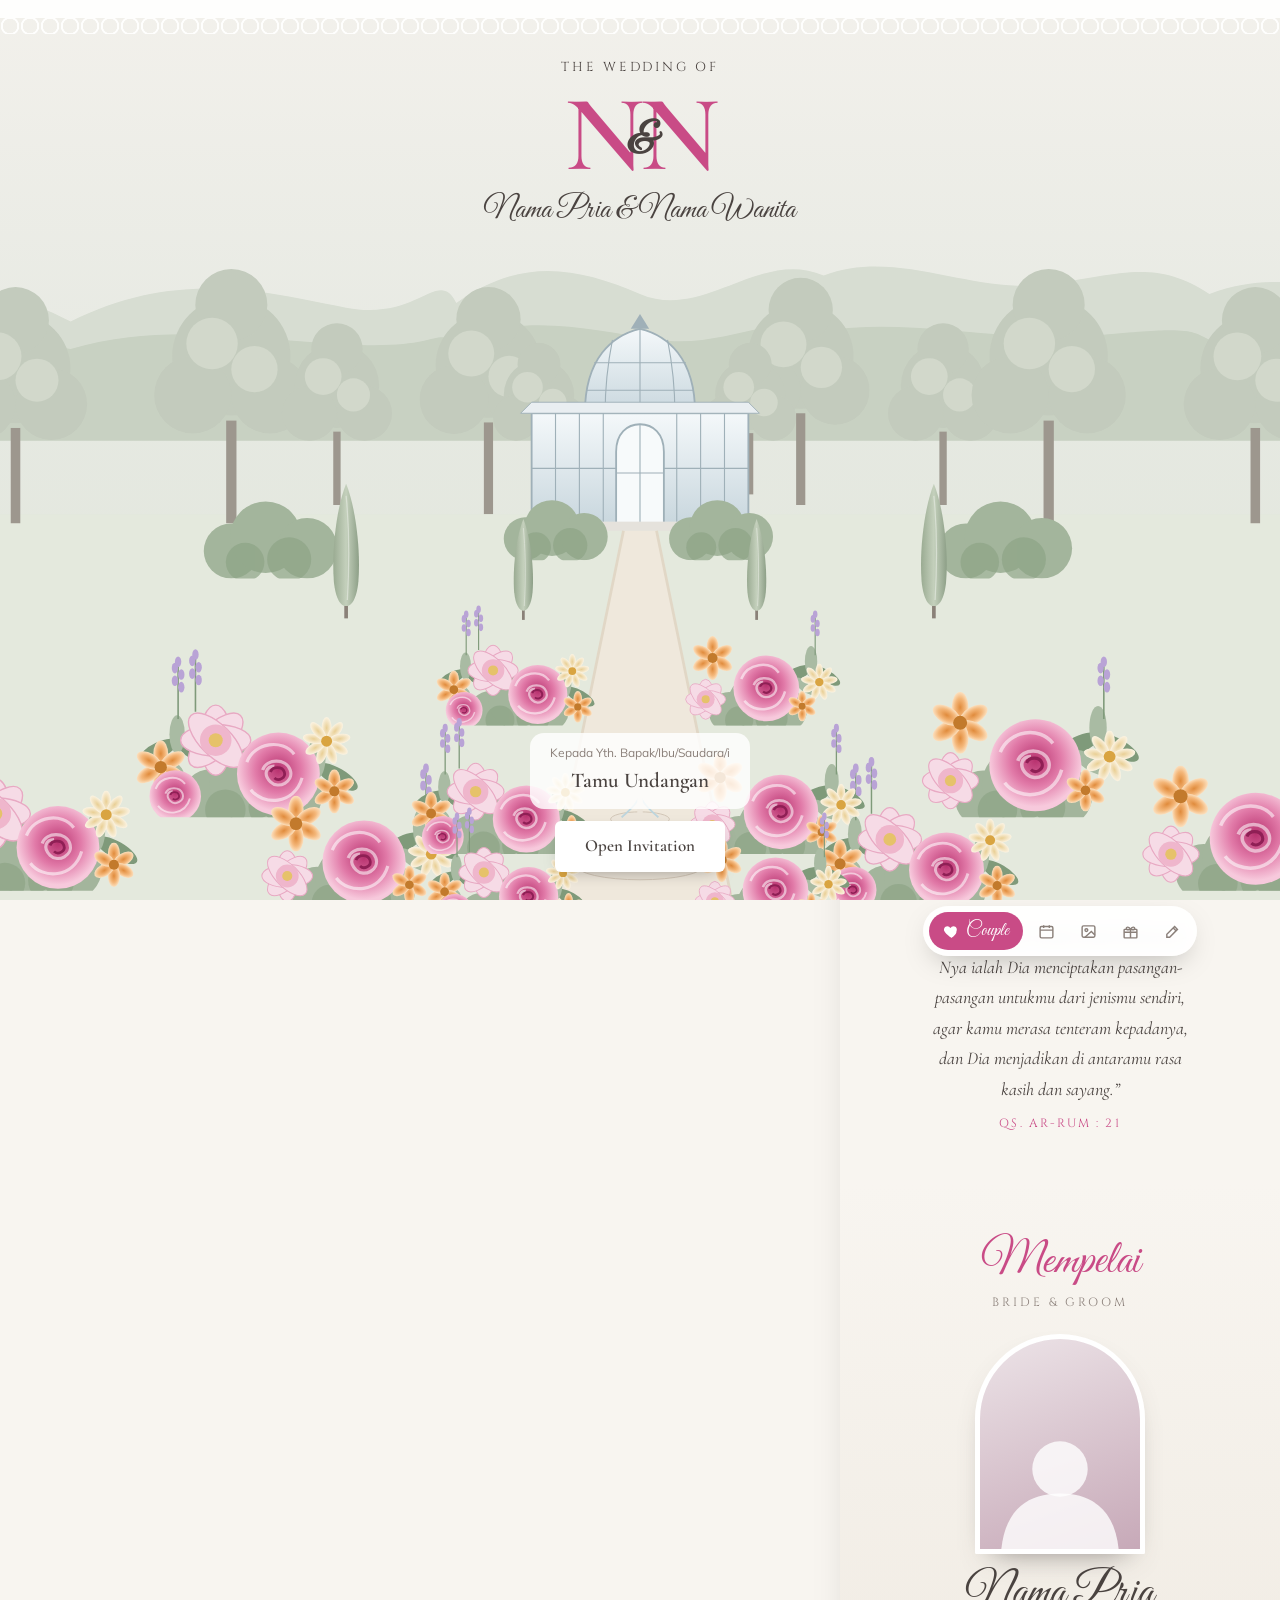
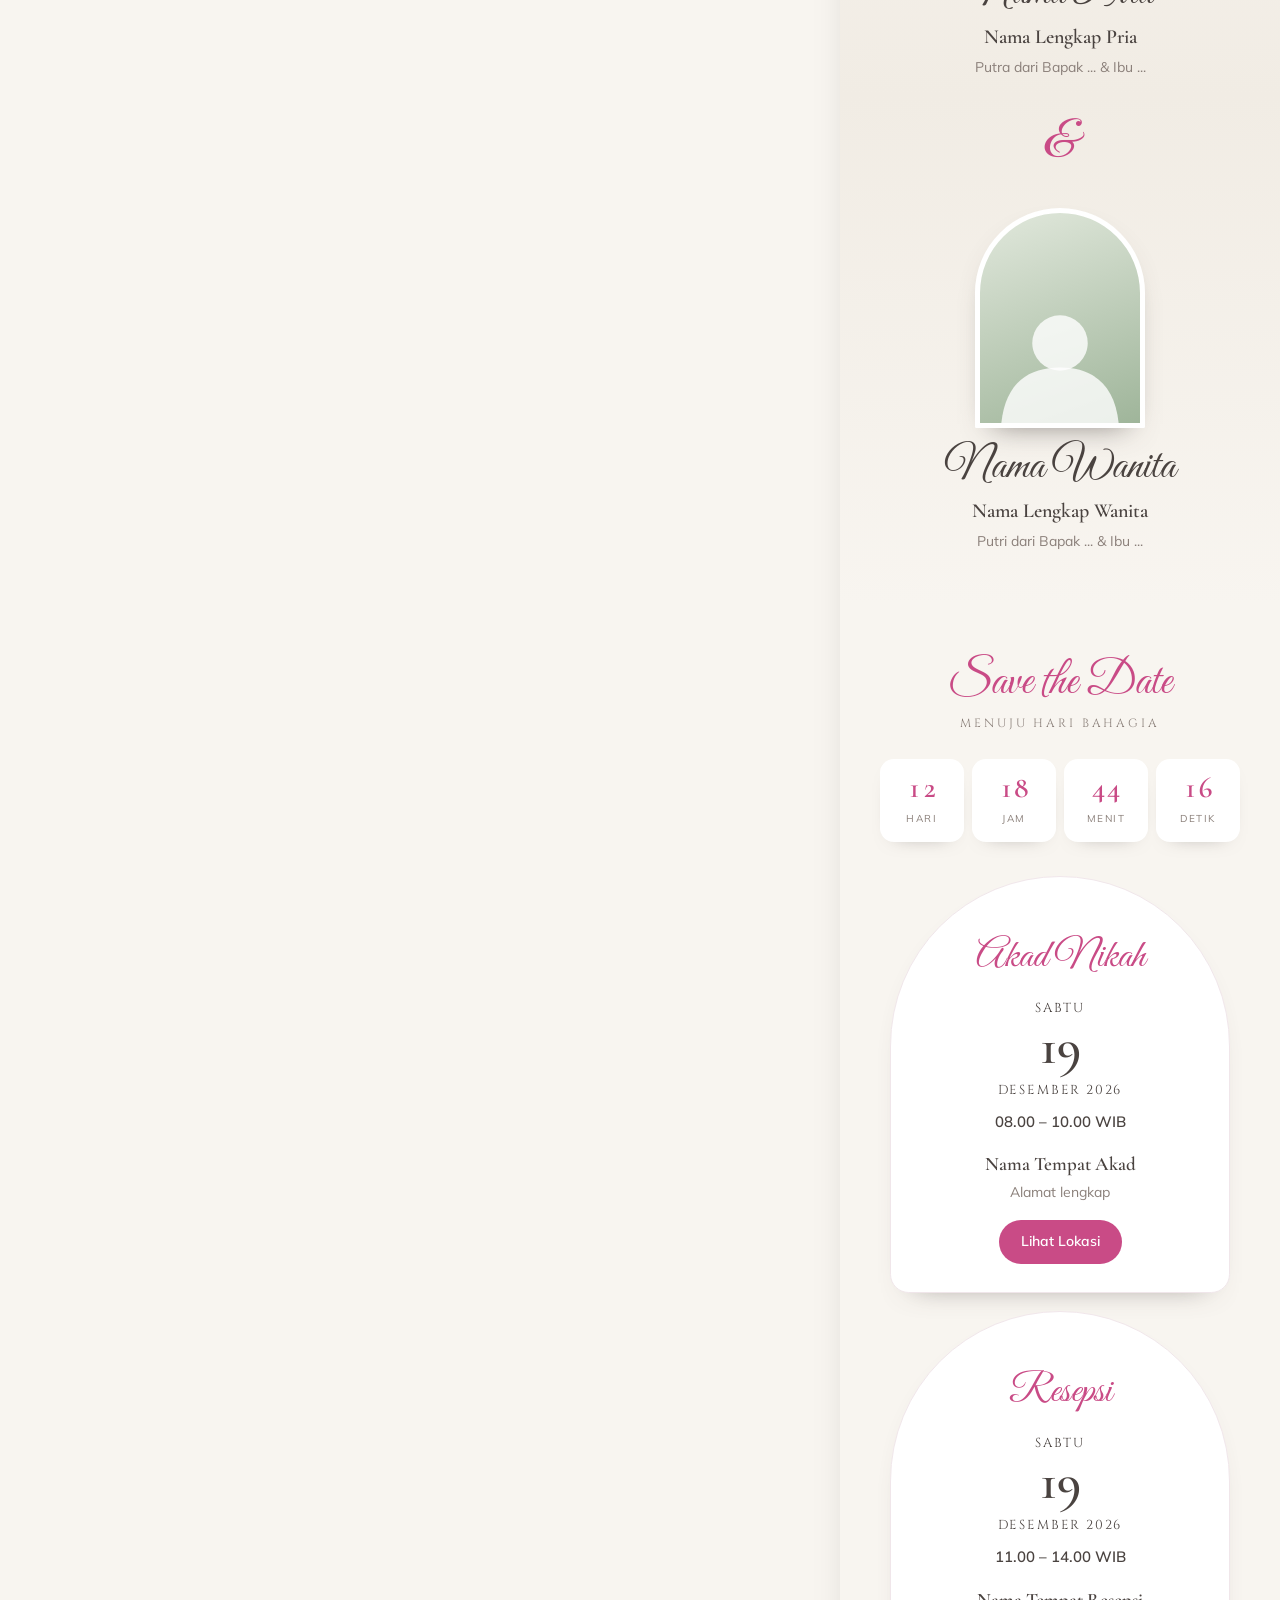
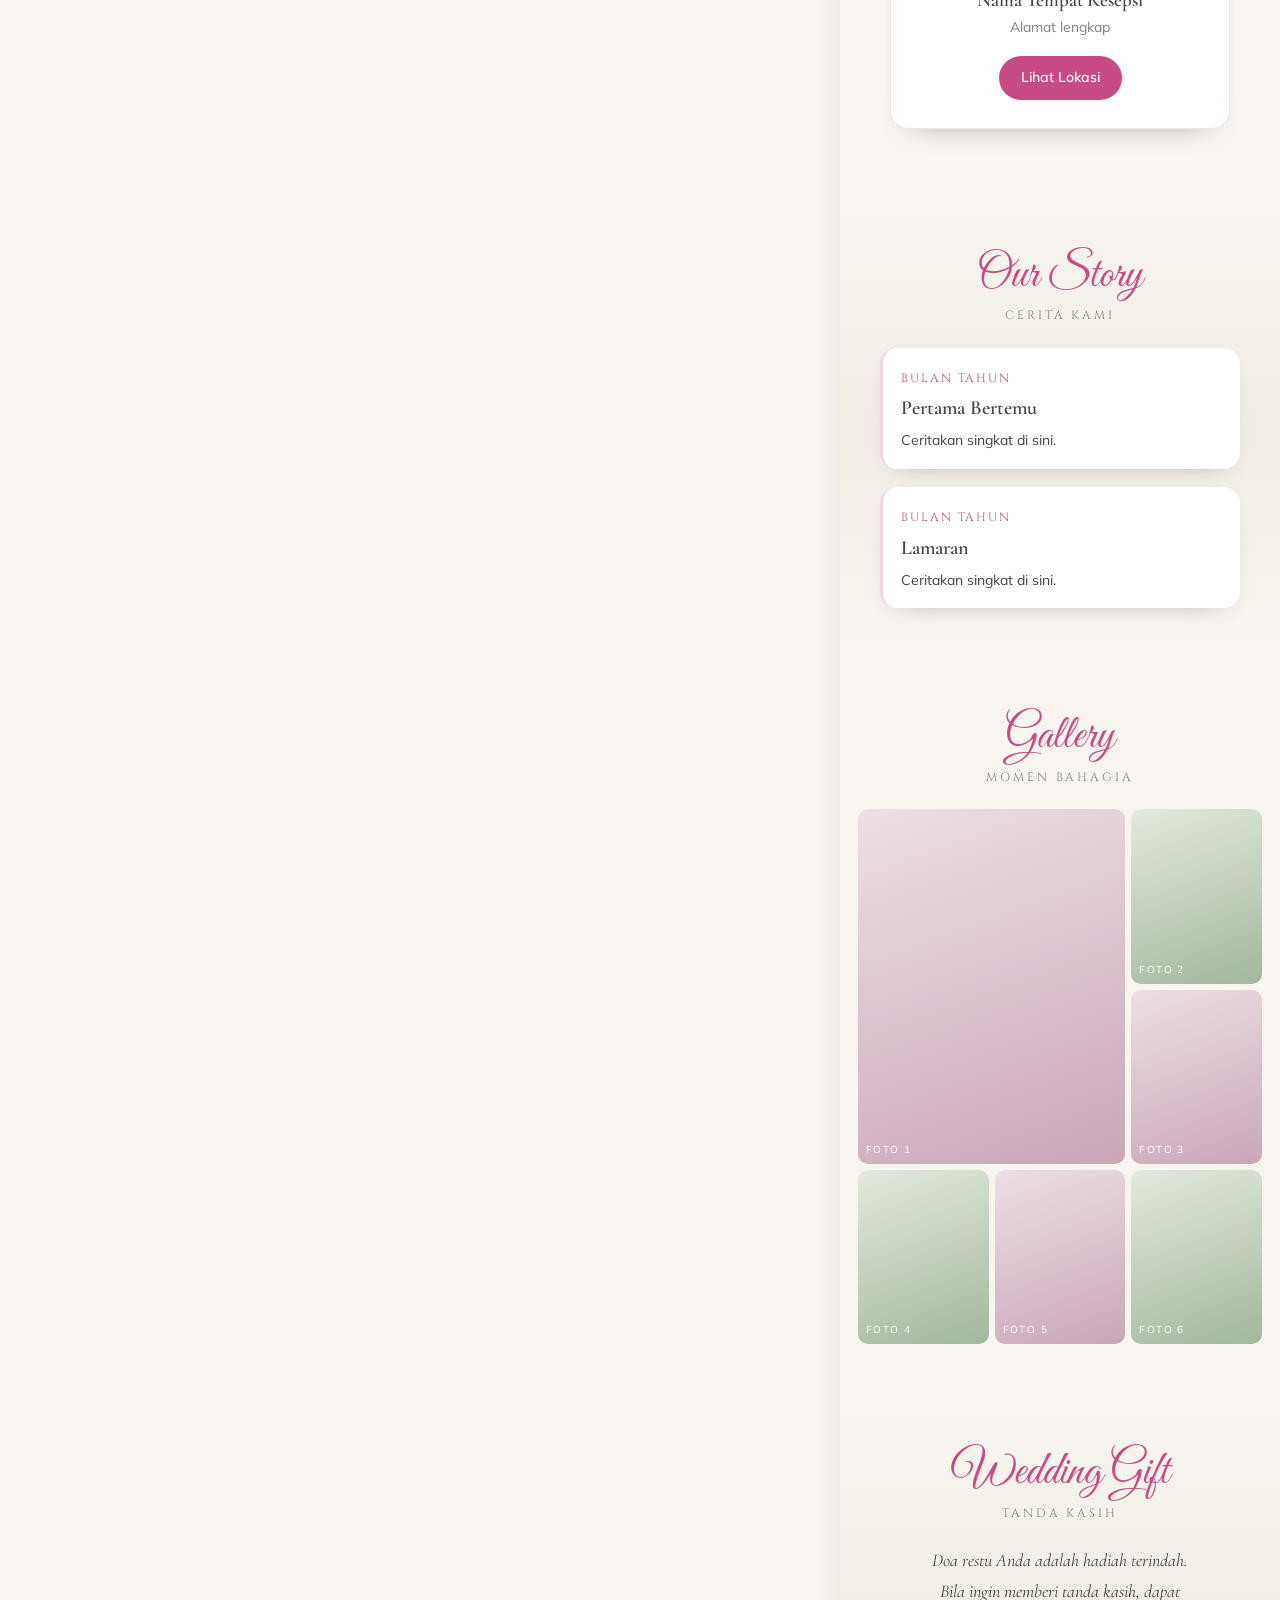
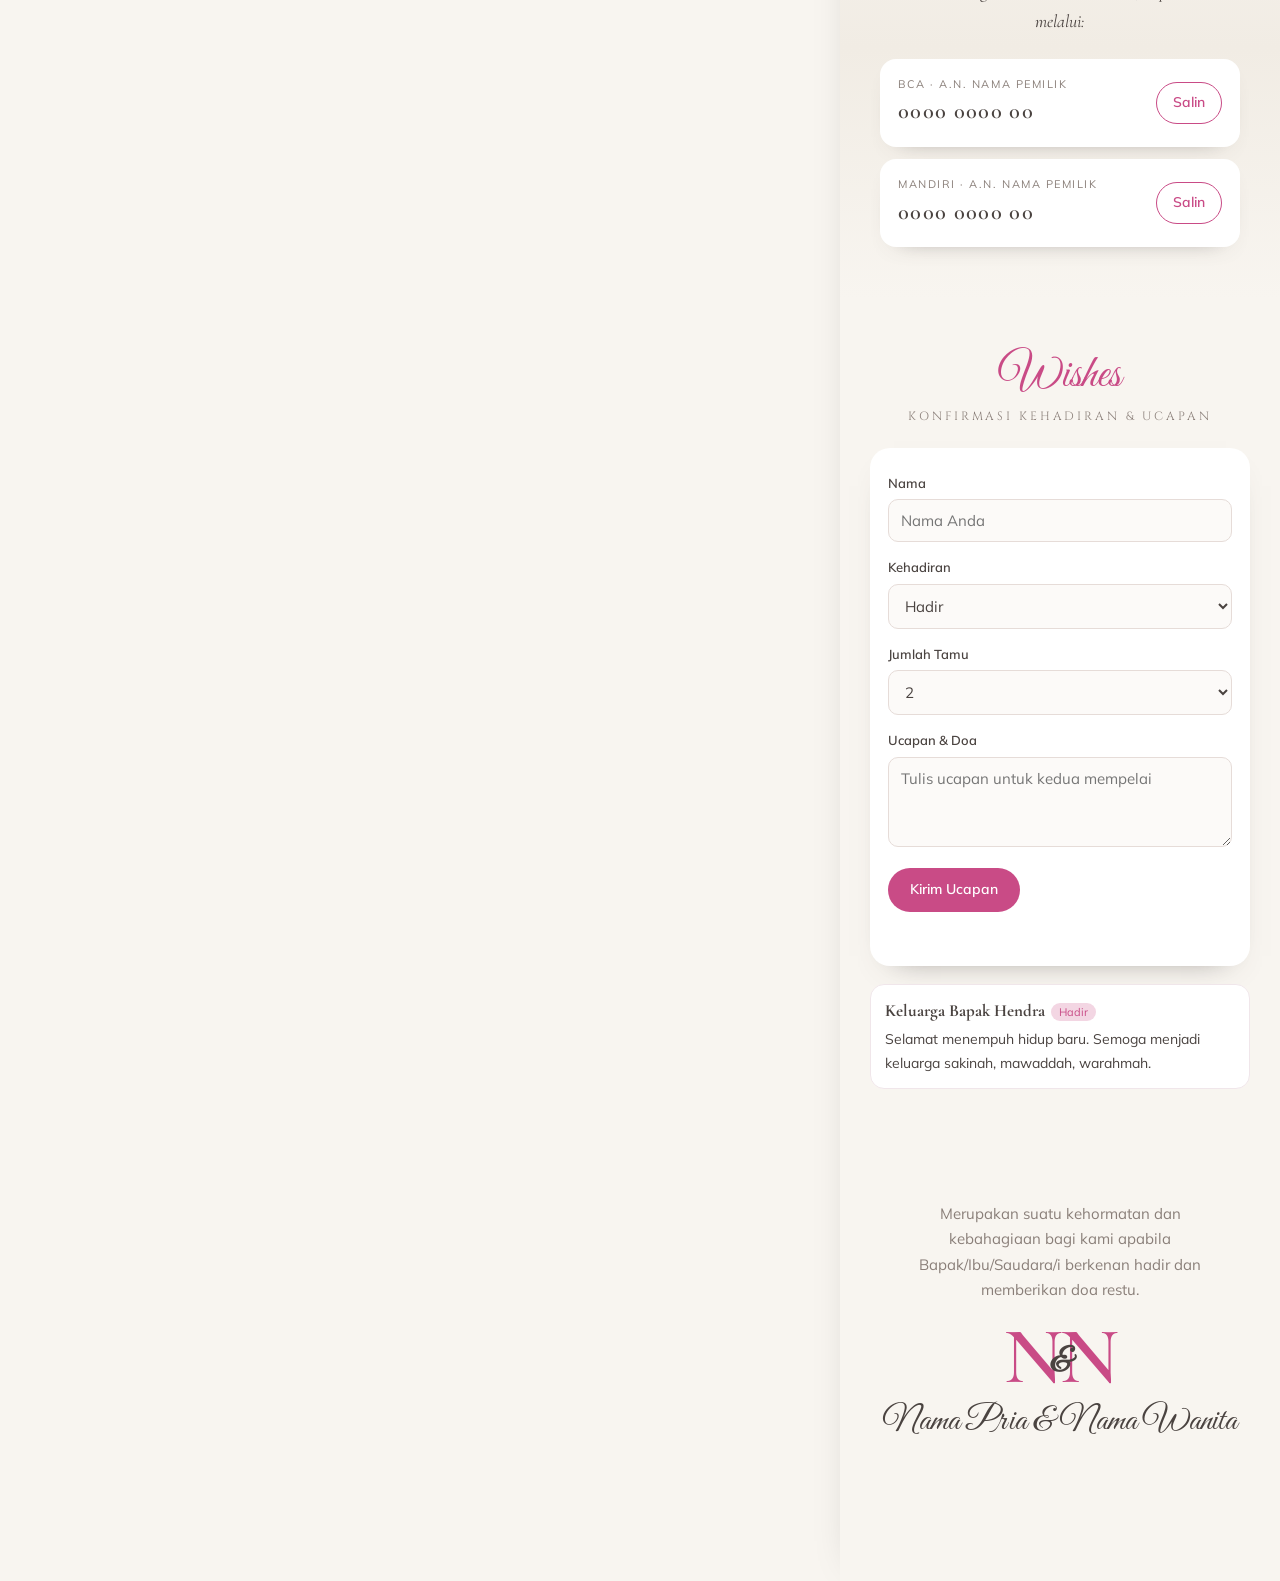
==== _template/index.html @ 421dd2a0 "Pisahkan tema Taman agar undangan baru cukup isi data.js Tampilan dan animasi pindah ke tema/taman/ " ====
<!doctype html>
<html lang="id">
<head>
<meta charset="utf-8">
<meta name="viewport" content="width=device-width, initial-scale=1, viewport-fit=cover">
<!-- Judul untuk tab browser & preview saat link dibagikan di WhatsApp (ganti namanya saja) -->
<title>Nama Pria &amp; Nama Wanita</title>
<meta property="og:title" content="The Wedding of Nama Pria &amp; Nama Wanita">
<meta property="og:description" content="Hari, Tanggal Bulan Tahun">
<!-- Bagian di bawah ini tidak perlu diubah -->
<meta name="theme-color" content="#f6f3ee">
<link rel="preconnect" href="https://fonts.googleapis.com">
<link rel="preconnect" href="https://fonts.gstatic.com" crossorigin>
<link rel="stylesheet" href="https://fonts.googleapis.com/css2?family=Cinzel:wght@400;600&family=Great+Vibes&family=Cormorant+Garamond:ital,wght@0,500;0,600;1,500&family=Mulish:wght@400;600;700&display=swap">
<link rel="stylesheet" href="../tema/taman/style.css">
</head>
<body>
<script src="data.js"></script>
<script src="../tema/taman/gambar.js"></script>
<script src="../tema/taman/tema.js"></script>
</body>
</html>
---- tema/taman/style.css ----
/* Layout: kolom undangan seukuran HP; di laptop kolom ada di kanan dan taman tampil di kiri. */
:root{
  --ivory:#f8f5f0;     /* latar kertas */
  --paper:#ffffff;
  --ink:#4a4340;       /* teks */
  --muted:#8a7f79;
  --rose:#c94b86;      /* aksen pink monogram */
  --rose-soft:#f3d6e3;
  --sage:#7f9a7a;      /* hijau daun */
  --sage-pale:#dfe6da;
  --font-script:"Great Vibes","Brush Script MT",cursive;
  --font-cap:"Cinzel","Trajan Pro",Georgia,serif;
  --font-serif:"Cormorant Garamond",Georgia,serif;
  --font-body:"Mulish","Segoe UI",system-ui,sans-serif;
  --col:440px;
  color-scheme:light;
}
*{box-sizing:border-box}
html,body{margin:0}
html{scroll-behavior:smooth}
body{background:var(--ivory);color:var(--ink);font-family:var(--font-body);font-size:15px;line-height:1.7;overflow-x:hidden}
body.locked{overflow:hidden;height:100%}
img{max-width:100%}
button{font:inherit}
:focus-visible{outline:2px solid var(--rose);outline-offset:3px}

/* ---------- Pemandangan taman (dipakai sampul & panel laptop) ---------- */
.scene{position:absolute;inset:0;width:100%;height:100%;display:block}
.scene.wide{display:none}
@media (min-aspect-ratio:1/1){.scene.tall{display:none}.scene.wide{display:block}}

/* ---------- Sampul ---------- */
#cover{position:fixed;inset:0;z-index:50;overflow:hidden;background:#eef0ea;
  transition:transform 1.5s cubic-bezier(.77,0,.18,1),opacity 1.5s ease;will-change:transform}
#cover.open{transform:translateY(105%);opacity:.6}
#cover .lace{position:absolute;left:0;right:0;top:0;height:34px;z-index:3;
  background:radial-gradient(circle at 10px 26px,transparent 7px,#fff 7.5px,#fff 9px,transparent 9.5px) 0 0/20px 34px repeat-x,
             linear-gradient(#fff 0 18px,transparent 18px);opacity:.9;
  padding-left:env(safe-area-inset-left,0px);padding-right:env(safe-area-inset-right,0px)}
.cover-text{position:absolute;inset:0;z-index:2;display:flex;flex-direction:column;align-items:center;text-align:center;
  padding:calc(56px + env(safe-area-inset-top,0px)) max(16px,env(safe-area-inset-right,0px)) calc(28px + env(safe-area-inset-bottom,0px)) max(16px,env(safe-area-inset-left,0px))}
.eyebrow{font-family:var(--font-cap);letter-spacing:.22em;font-size:13px;color:var(--ink)}
.mono{position:relative;font-family:var(--font-serif);font-weight:600;color:var(--rose);line-height:.9;font-size:clamp(72px,22vw,108px);letter-spacing:-.04em;margin-top:8px}
.mono .amp{position:absolute;left:50%;top:58%;transform:translate(-50%,-50%);font-family:var(--font-script);font-size:.42em;color:var(--ink);letter-spacing:0}
.mono-sub{font-family:var(--font-script);font-size:30px;color:var(--ink);margin-top:2px}
.cover-bottom{margin-top:auto;display:flex;flex-direction:column;align-items:center;gap:12px}
.guest{background:rgba(255,255,255,.82);backdrop-filter:blur(4px);border-radius:14px;padding:10px 20px;max-width:300px}
.guest small{display:block;font-size:12px;color:var(--muted)}
.guest strong{font-family:var(--font-serif);font-weight:600;font-size:21px;color:var(--ink)}
.btn-open{border:0;cursor:pointer;background:#fff;color:var(--ink);padding:11px 30px;border-radius:6px;font-family:var(--font-serif);font-weight:600;font-size:17px;
  box-shadow:0 6px 18px -8px rgba(0,0,0,.35);transition:transform .25s,box-shadow .25s;animation:pulse 2.4s ease-in-out infinite}
.btn-open:hover{transform:translateY(-2px);box-shadow:0 10px 22px -8px rgba(0,0,0,.4)}
@keyframes pulse{0%,100%{box-shadow:0 6px 18px -8px rgba(0,0,0,.35),0 0 0 0 rgba(201,75,134,.35)}50%{box-shadow:0 6px 18px -8px rgba(0,0,0,.35),0 0 0 10px rgba(201,75,134,0)}}
.cover-text > *{animation:coverIn 1.2s cubic-bezier(.2,.7,.2,1) both}
.cover-text > :nth-child(2){animation-delay:.15s}.cover-text > :nth-child(3){animation-delay:.3s}.cover-text > :nth-child(4){animation-delay:.5s}
@keyframes coverIn{from{transform:translateY(16px);opacity:0}to{transform:none;opacity:1}}

/* ---------- Kerangka laptop / HP ---------- */
.side{display:none}
.app{position:relative;max-width:var(--col);margin:0 auto;background:var(--ivory);min-height:100vh;overflow:hidden;
  box-shadow:0 0 40px -20px rgba(0,0,0,.25)}
@media (min-width:900px){
  .side{display:block;position:fixed;left:0;top:0;bottom:0;right:var(--col);overflow:hidden;background:#eef0ea}
  .side .side-text{position:absolute;left:0;right:0;top:9%;text-align:center;z-index:2}
  .side .side-text .names{font-family:var(--font-script);font-size:64px;color:var(--rose);line-height:1.1;text-shadow:0 2px 12px #fff}
  .side .side-text p{font-family:var(--font-cap);letter-spacing:.2em;margin:0;background:rgba(255,255,255,.75);display:inline-block;padding:4px 16px;border-radius:99px}
  .app{margin-right:0}
}

/* ---------- Hero foto (gambar 2 -> 3) ---------- */
.hero{position:relative;height:640px;max-height:150vw}
.hero .ghost-trees{position:absolute;inset:0;width:100%;height:100%;opacity:.4}
.arch{position:absolute;left:50%;top:42px;width:76%;aspect-ratio:3/4;max-width:100%;transform:translateX(-50%);
  border-radius:999px 999px 0 0;border:2px solid #e9a9c6;padding:6px;background:var(--ivory)}
.arch-in{position:relative;width:100%;height:100%;border-radius:999px 999px 0 0;overflow:hidden;
  background:linear-gradient(165deg,#e3e9dd 0%,#b9c9b2 55%,#8ea888 100%)}
.arch-in img{position:absolute;inset:0;width:100%;height:100%;object-fit:cover}
.arch-in .ph{position:absolute;inset:auto 0 0 0;width:100%}
.arch-in .ph-label{position:absolute;top:30%;left:0;right:0;text-align:center;font-family:var(--font-serif);font-style:italic;color:#fff;font-size:18px;text-shadow:0 1px 6px rgba(0,0,0,.25)}
.deco{position:absolute;pointer-events:none}
.deco.cyp-l{left:-10%;bottom:150px;width:34%}
.deco.cyp-r{right:-10%;bottom:170px;width:28%}
.deco.urn{right:3%;bottom:190px;width:24%}
.deco.rail{left:30%;bottom:146px;width:40%}
.deco.fl-l{left:-10%;bottom:70px;width:56%}
.deco.fl-r{right:-12%;bottom:56px;width:54%}
.deco.bf{right:6%;top:6px;width:44px}
/* awal: tersembunyi; setelah dibuka: tumbuh */
.grow{transform:translateY(40px) scale(.6);opacity:0;transform-origin:50% 100%;transition:transform 1.4s cubic-bezier(.2,.8,.2,1.15),opacity 1s ease}
.play .grow{transform:none;opacity:1}
.play .grow.d1{transition-delay:.5s}.play .grow.d2{transition-delay:.8s}.play .grow.d3{transition-delay:1.1s}
.play .grow.d4{transition-delay:1.4s}.play .grow.d5{transition-delay:1.7s}.play .grow.d6{transition-delay:2s}
.sway{animation:sway 5s ease-in-out infinite;transform-origin:50% 100%}
.sway.alt{animation-duration:6.5s;animation-delay:-2s}
@keyframes sway{0%,100%{rotate:-1.6deg}50%{rotate:1.8deg}}
.bf .w{transform-box:fill-box;transform-origin:center;animation:flap .3s ease-in-out infinite alternate}
@keyframes flap{to{transform:scaleX(.3)}}
.bf{animation:hover 4s ease-in-out infinite}
@keyframes hover{0%,100%{translate:0 0}50%{translate:-14px 10px}}

.birds{position:absolute;left:0;right:0;top:0;height:220px;overflow:hidden;pointer-events:none;opacity:0;transition:opacity 1s 1.2s}
.play .birds{opacity:1}
.bird{position:absolute;left:-40px;width:26px;animation:flyAcross 11s linear infinite}
.bird path{fill:none;stroke:#5d5450;stroke-width:1.6;stroke-linecap:round}
.bird .wing{transform-box:fill-box;transform-origin:50% 100%;animation:wing .45s ease-in-out infinite alternate}
.bird:nth-child(1){top:40px}
.bird:nth-child(2){top:70px;width:20px;animation-delay:-1.2s;animation-duration:13s}
.bird:nth-child(3){top:24px;width:18px;animation-delay:-6s;animation-duration:12s}
.bird:nth-child(4){top:110px;width:22px;animation-delay:-8s;animation-duration:14s}
@keyframes wing{to{transform:scaleY(-.5)}}
@keyframes flyAcross{0%{transform:translate(0,0)}50%{transform:translate(calc(var(--col) * .55),-26px)}100%{transform:translate(calc(var(--col) + 80px),10px)}}

.title-block{text-align:center;padding:0 max(16px,env(safe-area-inset-right,0px)) 30px max(16px,env(safe-area-inset-left,0px));margin-top:-40px;position:relative;z-index:2}
.title-block .mono{font-size:96px;margin:0}
.title-block .names{font-family:var(--font-script);font-size:42px;line-height:1.2;margin-top:6px}
.title-block .date{font-family:var(--font-cap);letter-spacing:.2em;font-size:14px;color:var(--muted)}

/* ---------- Bagian ---------- */
section{position:relative;text-align:center;padding-block:52px;padding-left:max(18px,env(safe-area-inset-left,0px));padding-right:max(18px,env(safe-area-inset-right,0px))}
section.tint{background:linear-gradient(180deg,var(--ivory),#f1ece4 50%,var(--ivory))}
h2{font-family:var(--font-script);font-weight:400;font-size:46px;line-height:1.1;margin:0;color:var(--rose);text-wrap:balance}
.kicker{font-family:var(--font-cap);font-size:12px;letter-spacing:.24em;color:var(--muted);margin:4px 0 22px}
.lead{font-family:var(--font-serif);font-size:18px;font-style:italic;max-width:34ch;margin:0 auto;color:var(--ink)}
.lead cite{display:block;margin-top:8px;font-style:normal;font-family:var(--font-cap);font-size:12px;letter-spacing:.18em;color:var(--rose)}
.reveal{transform:translateY(22px);opacity:.35;transition:transform 1s cubic-bezier(.2,.7,.2,1),opacity 1s}
.reveal.in{transform:none;opacity:1}

.person{display:grid;justify-items:center;gap:2px}
.person .pic{width:170px;height:220px;border-radius:999px 999px 18px 18px;overflow:hidden;position:relative;border:5px solid #fff;
  box-shadow:0 14px 30px -18px rgba(74,67,64,.7);background:linear-gradient(160deg,#ece3e7,#c7a9b8);margin-bottom:14px}
.person .pic.b{background:linear-gradient(160deg,#e1e8dc,#9fb59a)}
.person .pic img{position:absolute;inset:0;width:100%;height:100%;object-fit:cover}
.person .pic svg{position:absolute;inset:auto 0 0 0;width:100%}
.person h3{font-family:var(--font-script);font-weight:400;font-size:44px;line-height:1.1;margin:0;color:var(--ink)}
.person .full{font-family:var(--font-serif);font-weight:600;font-size:20px}
.person p{margin:0;font-size:14px;color:var(--muted)}
.and{font-family:var(--font-script);font-size:54px;color:var(--rose);margin:18px 0}

.countdown{display:grid;grid-template-columns:repeat(4,1fr);gap:8px;max-width:360px;margin:26px auto 0}
.countdown div{background:#fff;border-radius:14px;padding:12px 2px;box-shadow:0 8px 20px -16px rgba(74,67,64,.6)}
.countdown b{display:block;font-family:var(--font-serif);font-weight:600;font-size:30px;line-height:1.1;font-variant-numeric:tabular-nums;color:var(--rose)}
.countdown span{font-size:10px;letter-spacing:.16em;text-transform:uppercase;color:var(--muted)}

.event{background:#fff;border-radius:200px 200px 22px 22px;padding:46px 22px 28px;margin:0 auto 18px;max-width:340px;box-shadow:0 14px 30px -24px rgba(74,67,64,.7);border:1px solid #f0e6ea}
.event h3{font-family:var(--font-script);font-weight:400;font-size:40px;margin:0;color:var(--rose)}
.event .day{font-family:var(--font-cap);letter-spacing:.14em;font-size:13px;margin:6px 0 2px}
.event .bigdate{font-family:var(--font-serif);font-weight:600;font-size:52px;line-height:1;color:var(--ink)}
.event .time{margin:8px 0 14px;font-weight:600}
.event .place{font-family:var(--font-serif);font-weight:600;font-size:19px}
.event address{font-style:normal;font-size:14px;color:var(--muted)}
.btn{display:inline-flex;align-items:center;gap:8px;margin-top:16px;padding:10px 22px;border-radius:999px;border:0;cursor:pointer;
  background:var(--rose);color:#fff;font-weight:600;font-size:14px;text-decoration:none;transition:transform .2s,background .2s}
.btn:hover{transform:translateY(-2px);background:#b33c74}
.btn.line{background:transparent;color:var(--rose);border:1px solid var(--rose)}

.story{list-style:none;margin:0 auto;padding:0;max-width:360px;display:grid;gap:18px;text-align:left}
.story li{background:#fff;border-radius:16px;padding:16px 18px;box-shadow:0 10px 24px -20px rgba(74,67,64,.7);border-left:3px solid var(--rose-soft)}
.story time{font-family:var(--font-cap);font-size:12px;letter-spacing:.16em;color:var(--rose)}
.story h4{margin:2px 0 0;font-family:var(--font-serif);font-weight:600;font-size:20px}
.story p{margin:4px 0 0;font-size:14px}

.gallery{display:grid;grid-template-columns:repeat(3,1fr);gap:6px}
.gallery figure{margin:0;position:relative;aspect-ratio:3/4;max-width:100%;border-radius:10px;overflow:hidden;background:linear-gradient(160deg,#ecdfe5,#c9a7b7)}
.gallery figure:nth-child(even){background:linear-gradient(160deg,#e3e9dd,#a3b79e)}
.gallery figure:first-child{grid-column:span 2;grid-row:span 2;aspect-ratio:auto}
.gallery img{position:absolute;inset:0;width:100%;height:100%;object-fit:cover}
.gallery figcaption{position:absolute;left:8px;bottom:6px;font-size:10px;letter-spacing:.14em;color:#fff}

.gift{display:grid;gap:12px;max-width:360px;margin:0 auto}
.acc{background:#fff;border-radius:16px;padding:16px 18px;display:flex;flex-wrap:wrap;gap:10px;align-items:center;justify-content:space-between;text-align:left;box-shadow:0 10px 24px -20px rgba(74,67,64,.7)}
.acc div{min-width:0}
.acc small{display:block;font-size:11px;letter-spacing:.14em;text-transform:uppercase;color:var(--muted)}
.acc strong{font-family:var(--font-serif);font-weight:600;font-size:22px;letter-spacing:.06em;font-variant-numeric:tabular-nums;user-select:all}
.acc .btn{margin:0;padding:8px 16px}

form.rsvp{display:grid;gap:12px;text-align:left;max-width:380px;margin:0 auto;background:#fff;border-radius:20px;padding:22px 18px;box-shadow:0 14px 30px -24px rgba(74,67,64,.7)}
label{font-size:13px;font-weight:600}
input,select,textarea{width:100%;margin-top:4px;padding:11px 12px;border-radius:10px;border:1px solid #e6dcd8;background:#fcfaf8;color:var(--ink);font:15px var(--font-body)}
textarea{min-height:90px;resize:vertical}
.toast{margin:0;min-height:20px;font-size:14px;color:var(--sage)}
.wishes{display:grid;gap:10px;max-width:380px;margin:18px auto 0;max-height:340px;overflow:auto;text-align:left}
.wish{background:#fff;border-radius:14px;padding:12px 14px;border:1px solid #f0e6ea}
.wish b{font-family:var(--font-serif);font-size:17px}
.wish .tag{font-size:11px;margin-left:6px;padding:2px 8px;border-radius:99px;background:var(--rose-soft);color:var(--rose)}
.wish p{margin:2px 0 0;font-size:14px}

footer{text-align:center;padding:50px 18px 130px}
footer .mono{font-size:80px}
footer p{max-width:34ch;margin:10px auto 0;color:var(--muted)}

/* ---------- Navigasi bawah & musik ---------- */
.nav{position:fixed;z-index:30;bottom:calc(14px + env(safe-area-inset-bottom,0px));left:50%;transform:translate(-50%,140%);
  display:flex;gap:4px;padding:6px;background:rgba(255,255,255,.92);backdrop-filter:blur(8px);border-radius:999px;box-shadow:0 10px 30px -12px rgba(0,0,0,.35);
  transition:transform .8s 1s cubic-bezier(.2,.8,.2,1)}
.play .nav{transform:translate(-50%,0)}
.nav a{display:flex;align-items:center;gap:6px;height:38px;min-width:38px;justify-content:center;padding:0 10px;border-radius:999px;color:var(--muted);text-decoration:none;font-family:var(--font-script);font-size:19px;transition:background .3s,color .3s}
.nav a span{display:none}
.nav a.on{background:var(--rose);color:#fff;padding:0 14px}
.nav a.on span{display:inline}
.nav svg{width:17px;height:17px;flex:none}
@media (min-width:900px){.nav{left:auto;right:calc(var(--col) / 2);transform:translate(50%,140%)}.play .nav{transform:translate(50%,0)}}
.music{position:fixed;z-index:30;top:calc(14px + env(safe-area-inset-top,0px));right:max(14px,env(safe-area-inset-right,0px));width:44px;height:44px;border-radius:50%;border:0;cursor:pointer;
  background:var(--rose);color:#fff;display:grid;place-items:center;box-shadow:0 6px 16px -6px rgba(201,75,134,.8);opacity:0;pointer-events:none;transition:opacity .6s 1.2s}
.play .music{opacity:1;pointer-events:auto}
.music.spin svg{animation:spin 4s linear infinite}
@keyframes spin{to{rotate:360deg}}
@media (min-width:900px){.music{right:calc(14px + env(safe-area-inset-right,0px))}}

#petals{position:fixed;inset:0;width:100%;height:100%;pointer-events:none;z-index:20}

@media (prefers-reduced-motion:reduce){
  *,*::before,*::after{animation:none!important;transition-duration:.01s!important;transition-delay:0s!important}
  #petals{display:none}
}
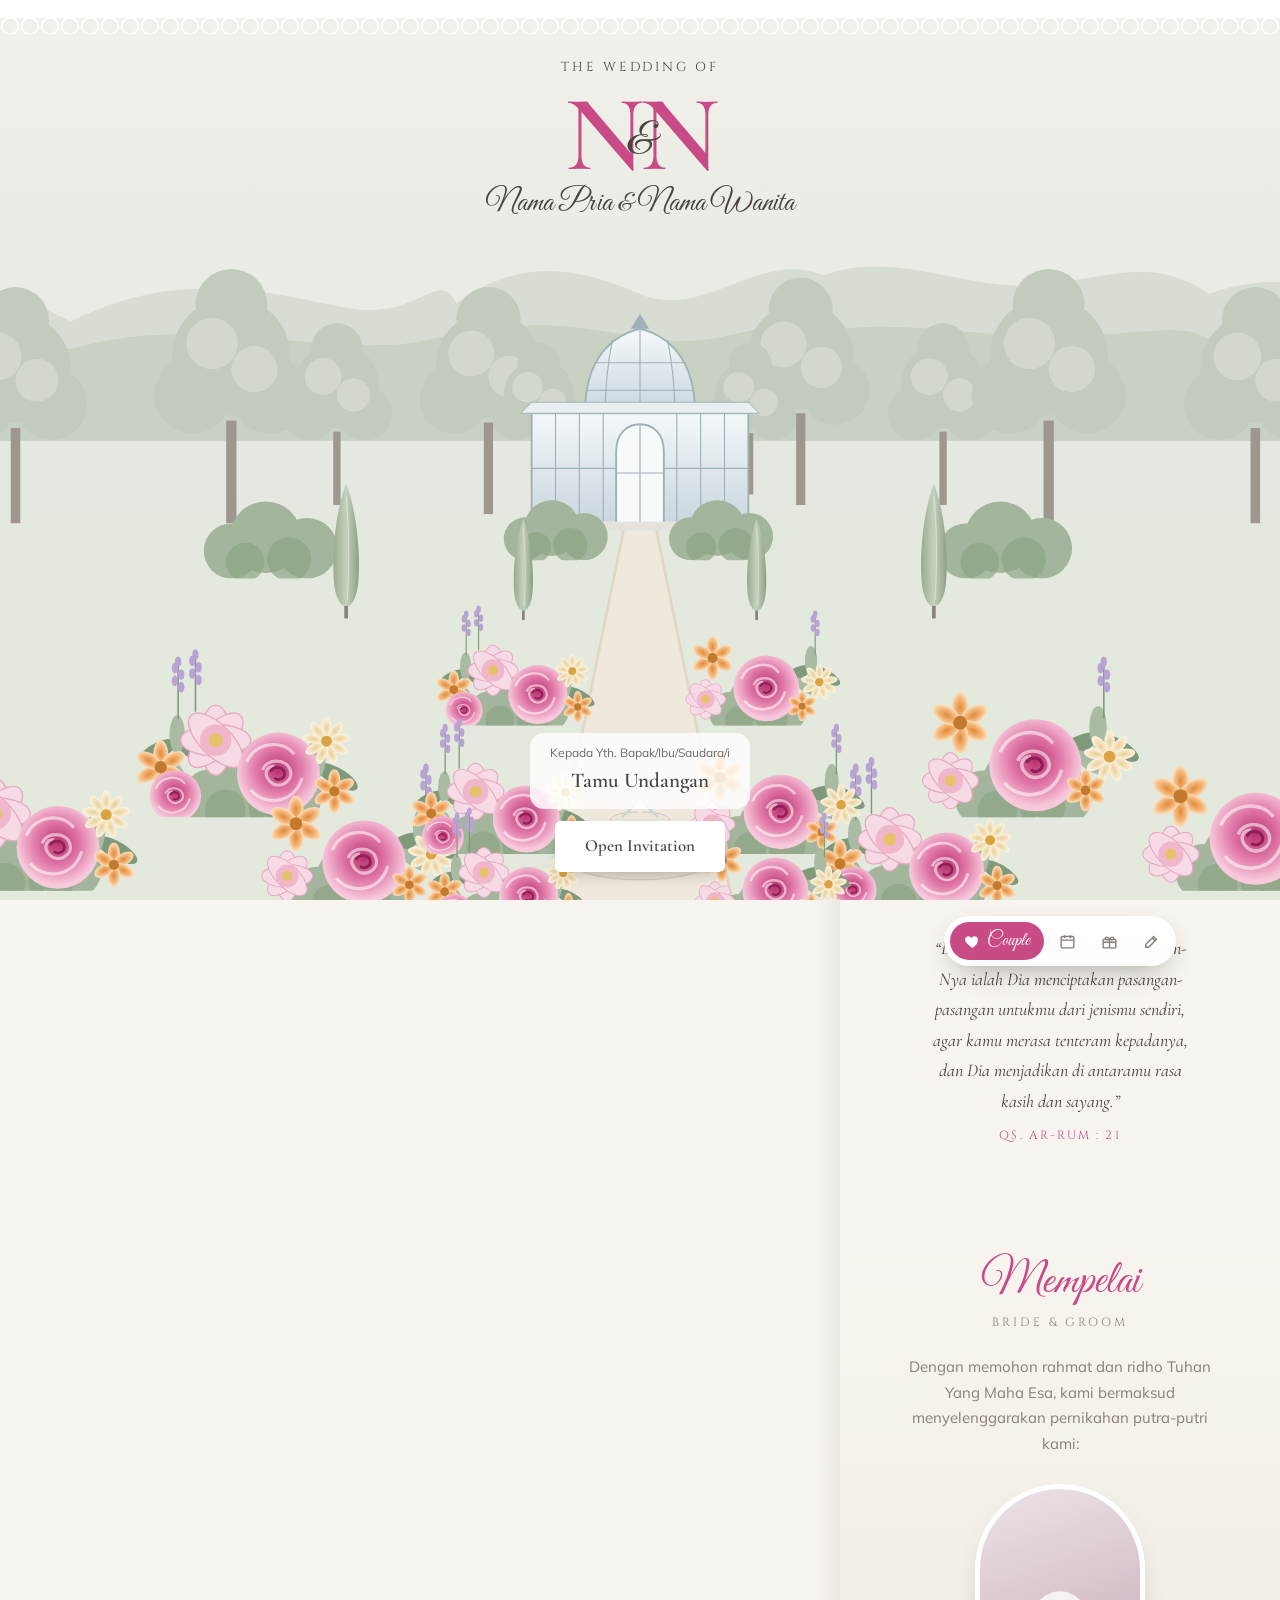
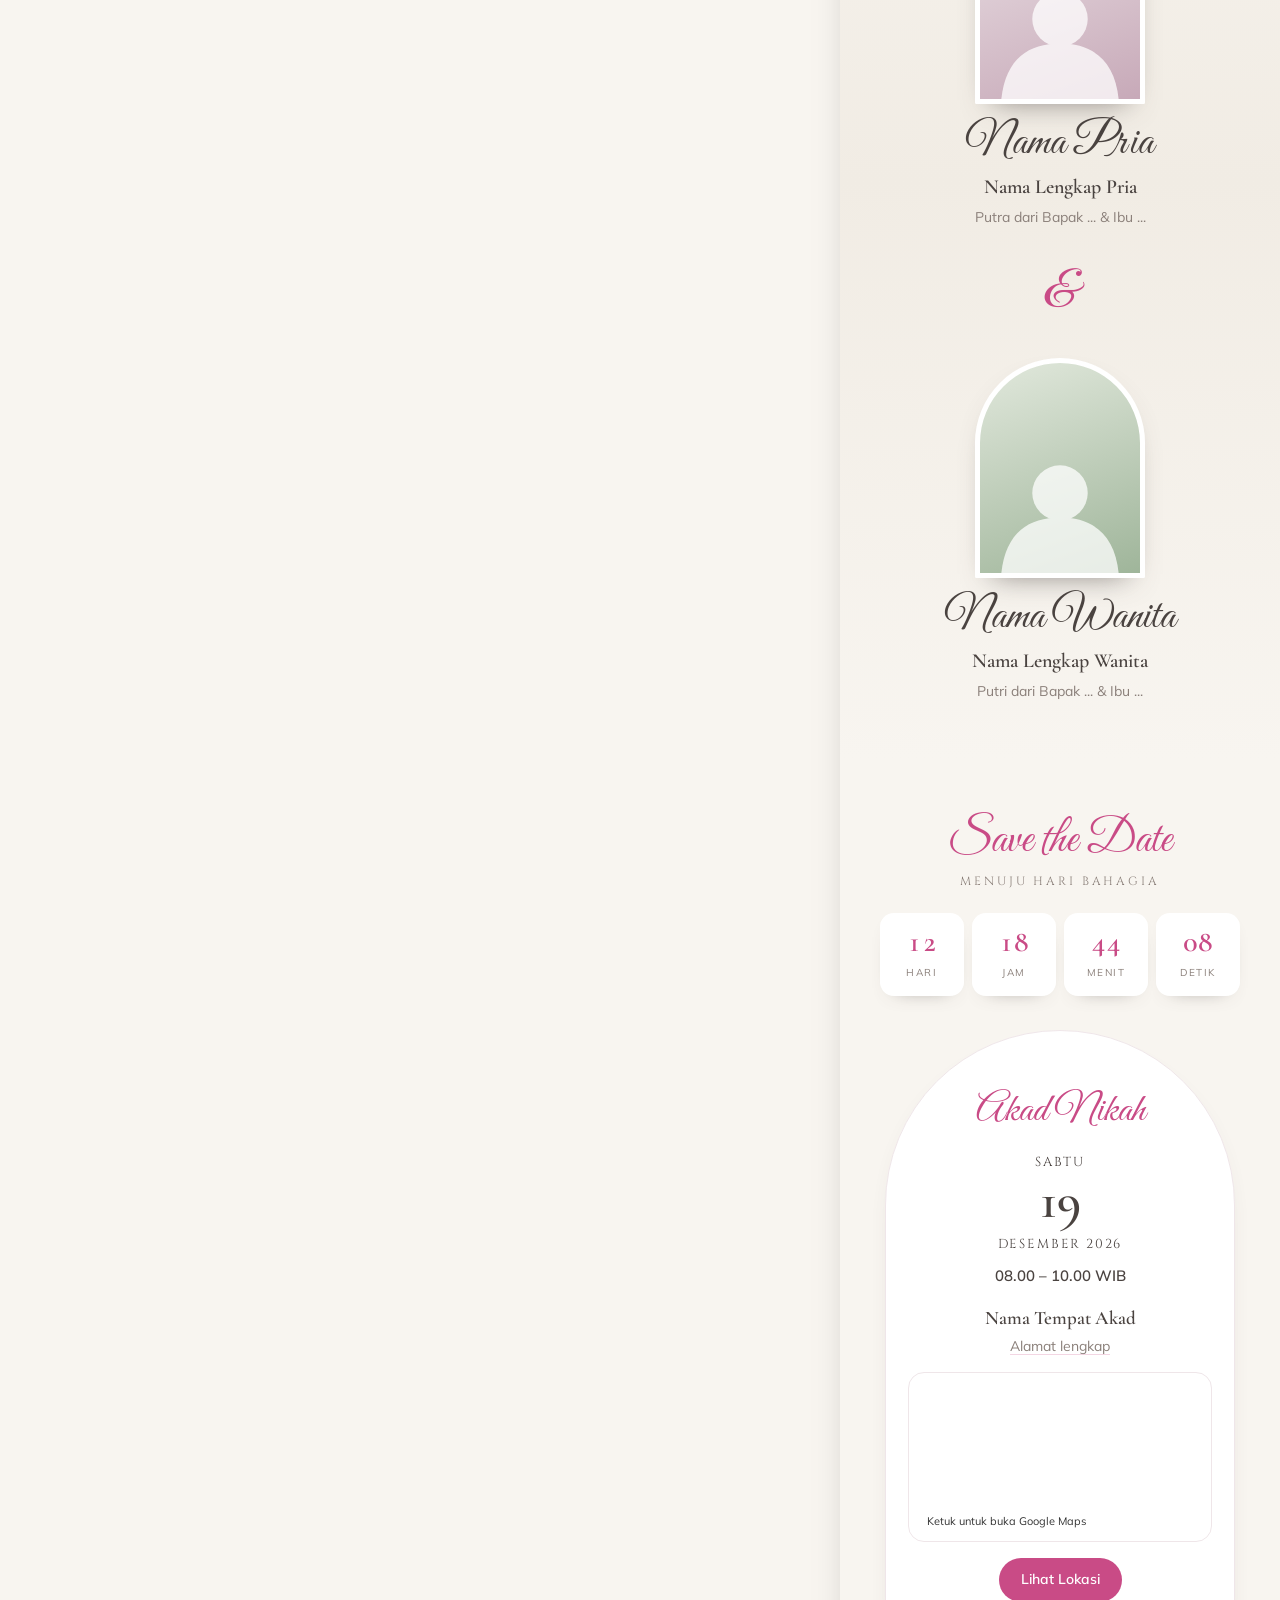
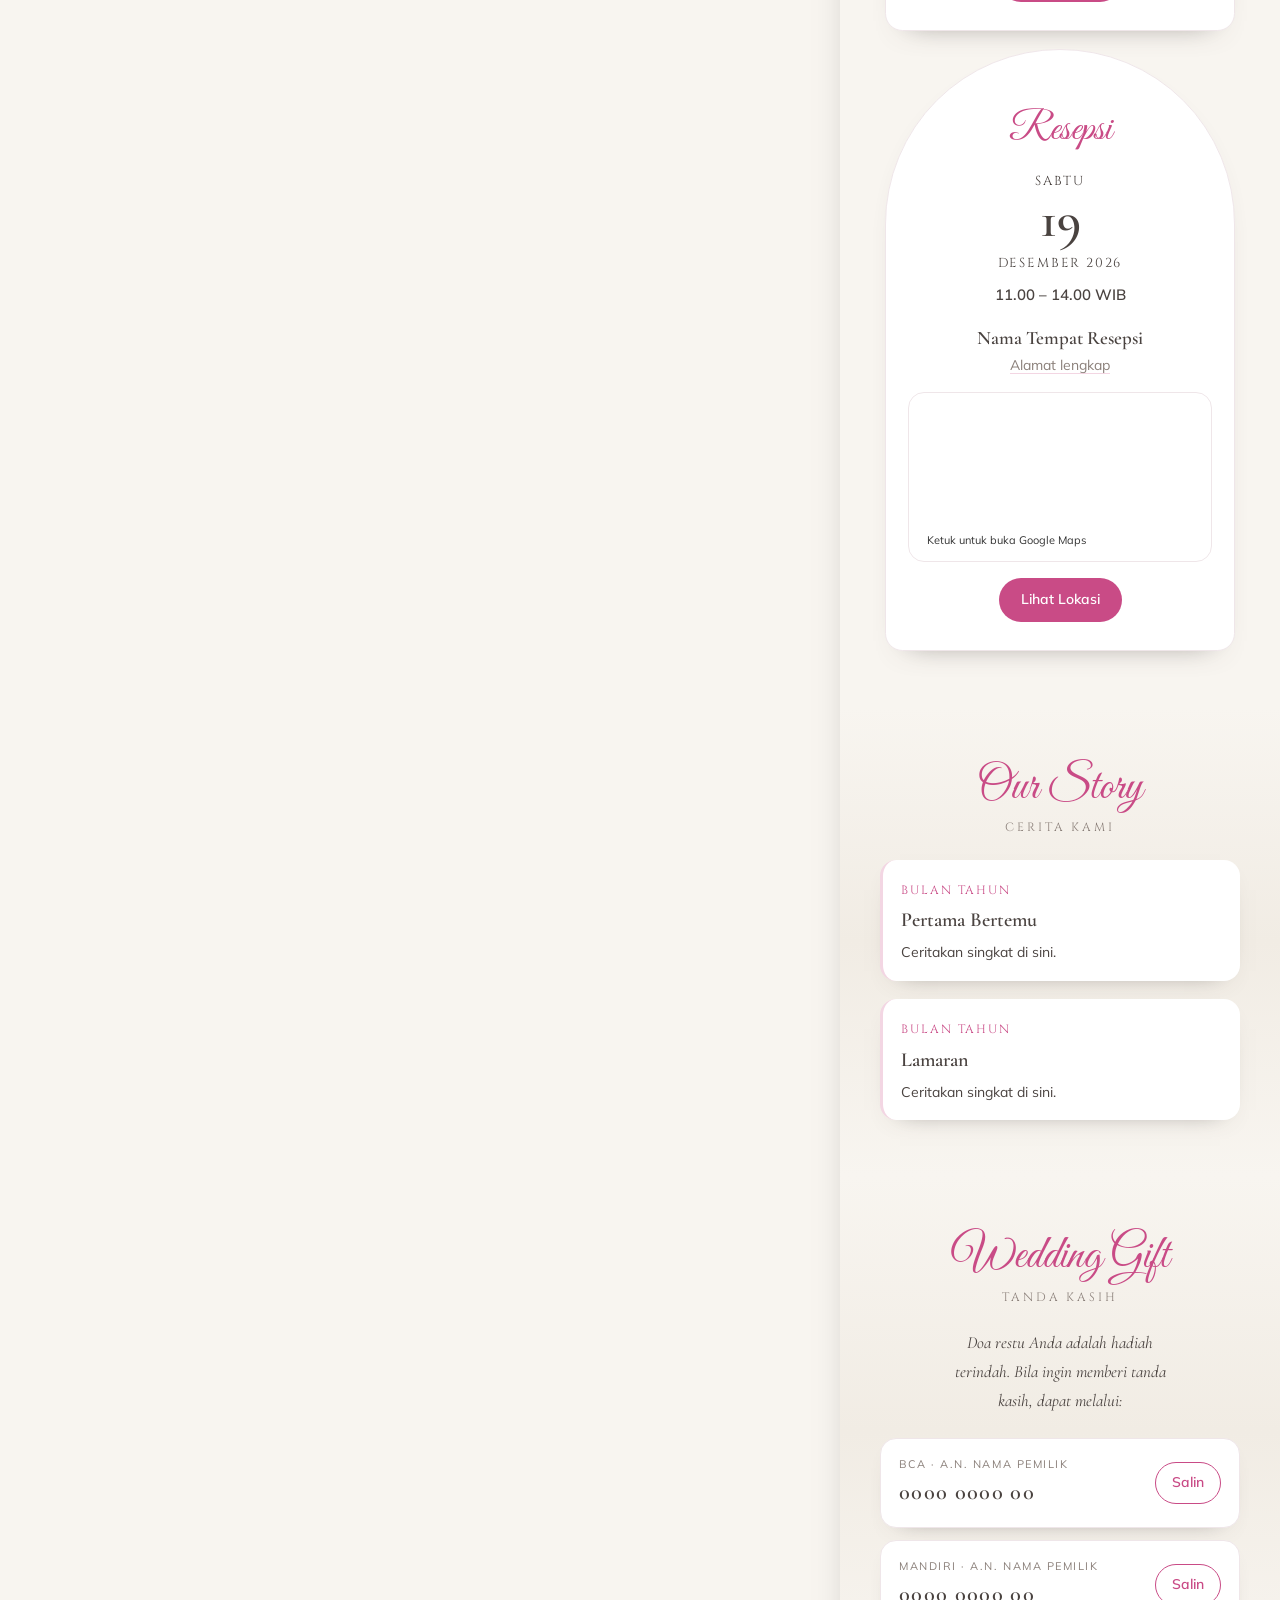
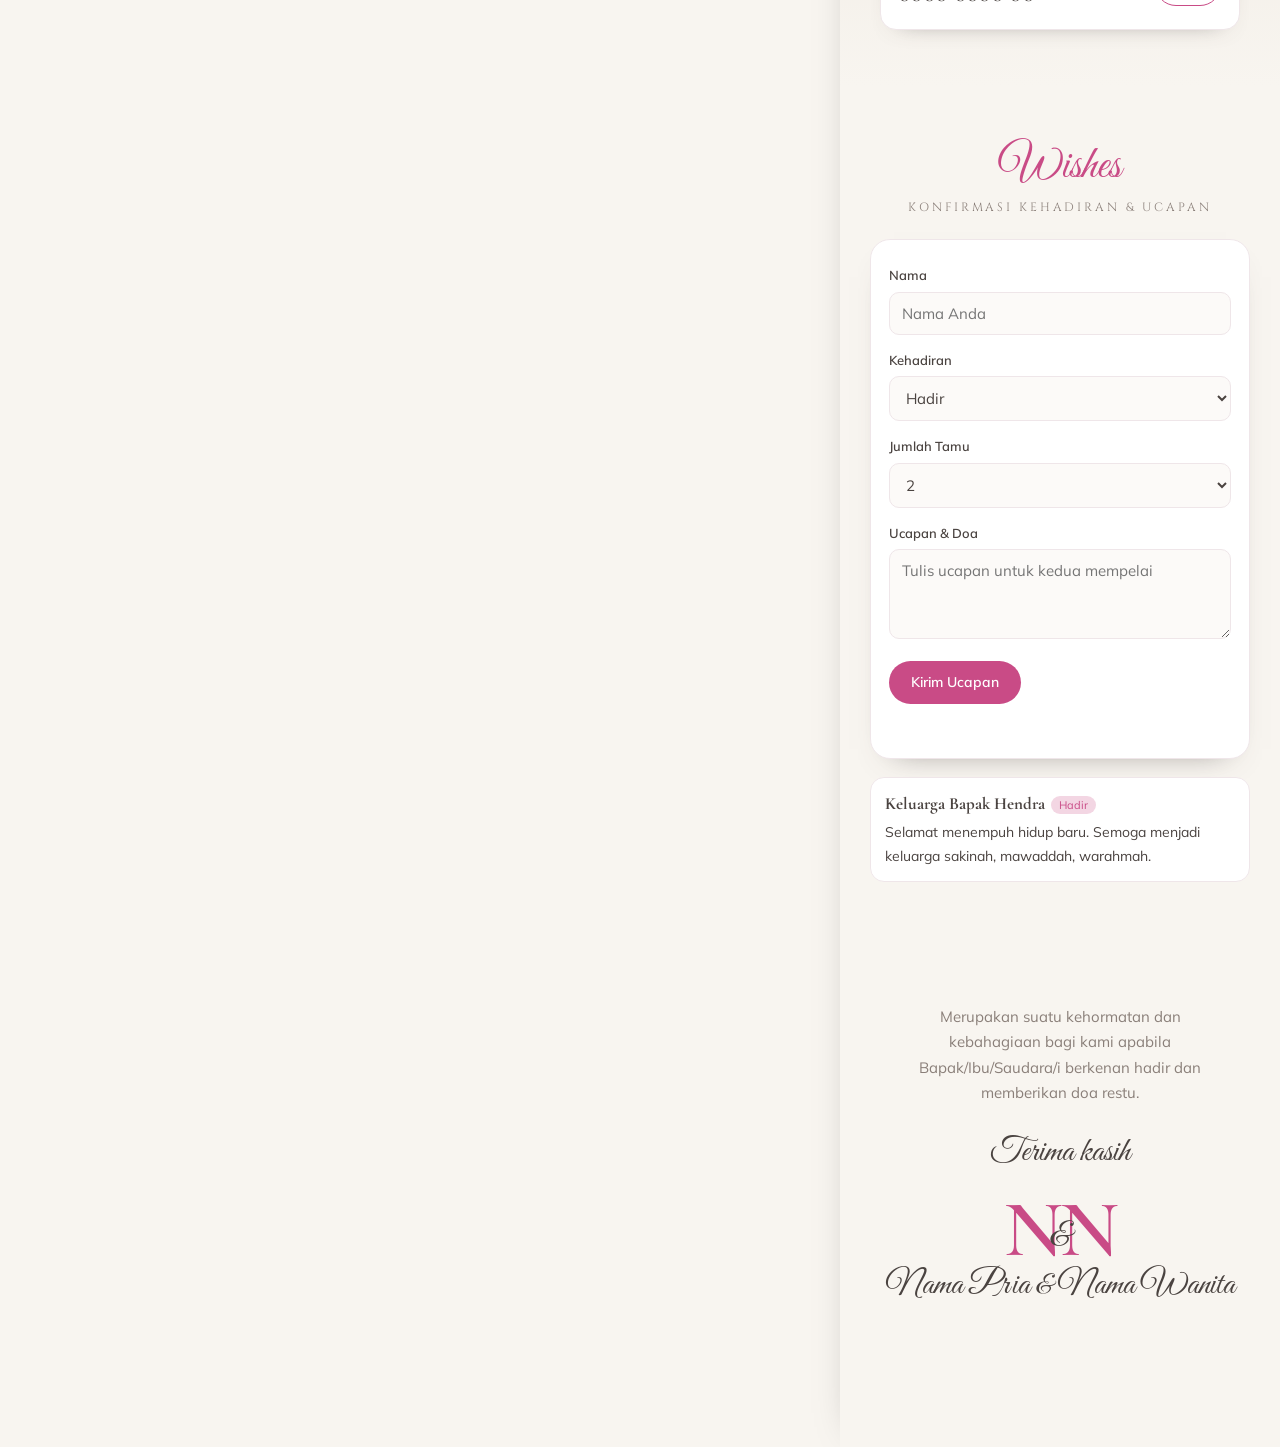
==== commit 49d2216b: "Add shared theme engine, theme picker in admin, and Gelap Elegan theme - tema/inti: shared renderer " ====
--- a/_template/index.html
+++ b/_template/index.html
@@ -7,16 +7,13 @@
 <title>Nama Pria &amp; Nama Wanita</title>
 <meta property="og:title" content="The Wedding of Nama Pria &amp; Nama Wanita">
 <meta property="og:description" content="Hari, Tanggal Bulan Tahun">
-<!-- Bagian di bawah ini tidak perlu diubah -->
-<meta name="theme-color" content="#f6f3ee">
+<!-- Bagian di bawah ini tidak perlu diubah. Tema dipilih di data.js -->
 <link rel="preconnect" href="https://fonts.googleapis.com">
 <link rel="preconnect" href="https://fonts.gstatic.com" crossorigin>
-<link rel="stylesheet" href="https://fonts.googleapis.com/css2?family=Cinzel:wght@400;600&family=Great+Vibes&family=Cormorant+Garamond:ital,wght@0,500;0,600;1,500&family=Mulish:wght@400;600;700&display=swap">
-<link rel="stylesheet" href="../tema/taman/style.css">
 </head>
 <body>
+<script src="../tema/daftar.js"></script>
 <script src="data.js"></script>
-<script src="../tema/taman/gambar.js"></script>
-<script src="../tema/taman/tema.js"></script>
+<script src="../tema/inti/muat.js"></script>
 </body>
 </html>
